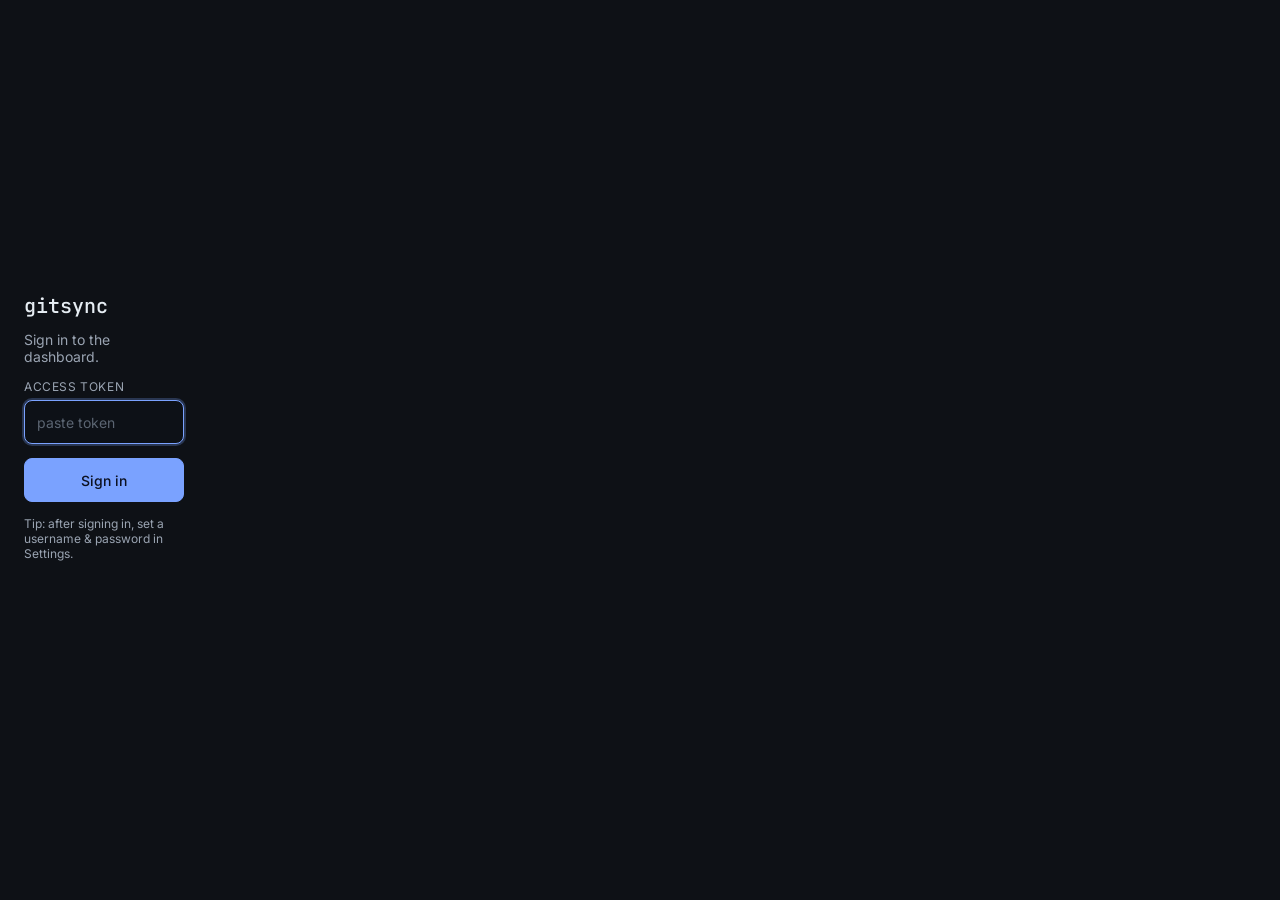
==== gitsync/webui/history.html @ 8d373f04 "Add web UI (gitsync web) and a Docker image Everything the TUI does, now from a browser on :7765, pl" ====
<!doctype html>
<html lang="en">
<head>
  <meta charset="utf-8">
  <meta name="viewport" content="width=device-width, initial-scale=1">
  <title>gitsync · History</title>
  <link rel="stylesheet" href="https://fonts.googleapis.com/css2?family=Inter:wght@400;500;600&family=JetBrains+Mono:wght@400;500&display=swap">
  <link rel="stylesheet" href="style.css">
</head>
<body data-page="history">
  <div class="app" id="app"></div>
  <script src="app.js"></script>
  <script src="pages/history.js"></script>
</body>
</html>
---- gitsync/webui/style.css ----
/* gitsync web UI — dark, terminal-flavoured.
   Base (vars, layout, components) is taken verbatim from the design
   reference so the two never drift; the "extended" section below adds
   forms, tables, state messages and viewers in the same language. */
:root{
  --bg:#0e1116; --side:#0b0e13; --panel:#161b22; --line:#262d37; --line2:#2f3947;
  --text:#e6edf3; --muted:#9aa4b2; --nav:#aab4c2; --accent:#7aa2ff;
  --ok:#4ade80; --bad:#f87171; --warn:#fbbf24;
  --sans:Inter,system-ui,sans-serif; --mono:"JetBrains Mono",ui-monospace,monospace;
}
*{box-sizing:border-box}
body{margin:0}
.app{display:grid;grid-template-columns:208px 1fr;min-height:100vh;background:var(--bg);color:var(--text);font:14px var(--sans)}

/* sidebar */
.side{border-right:1px solid var(--line);padding:20px 12px;display:flex;flex-direction:column;gap:4px;background:var(--side)}
.logo{font:500 16px var(--mono);padding:0 10px 16px}
.nav{display:block;padding:9px 10px;min-height:40px;border-radius:8px;color:var(--nav);text-decoration:none}
.nav:hover{background:#141a24}
.nav.on{background:#1b2230;color:#fff}

/* layout */
.main{padding:24px 28px;display:flex;flex-direction:column;gap:20px;min-width:0}
.bar{display:flex;justify-content:space-between;align-items:center;gap:12px;flex-wrap:wrap}
.actions{display:flex;gap:10px;flex-wrap:wrap}
h1{margin:0;font-size:22px;font-weight:600}
.sub{margin-top:4px}
.grid{display:grid;gap:16px;grid-template-columns:repeat(auto-fit,minmax(240px,1fr))}

/* components */
.btn{min-height:44px;padding:0 18px;border-radius:8px;border:1px solid var(--line2);background:var(--panel);color:var(--text);font:500 14px var(--sans);cursor:pointer}
.btn:hover{border-color:var(--accent)}
.btn:focus-visible{outline:2px solid var(--accent);outline-offset:2px}
.btn.primary{background:var(--accent);border-color:var(--accent);color:#0b1020}
.btn.danger{border-color:#7f2d2d;color:#fca5a5}
.btn.danger:hover{border-color:var(--bad)}
.btn.sm{min-height:34px;padding:0 12px;font-size:13px}
.btn:disabled{opacity:.5;cursor:not-allowed}
.card{background:var(--panel);border:1px solid var(--line);border-radius:12px;padding:16px;min-width:0}
.label{font-size:12px;color:var(--muted);text-transform:uppercase;letter-spacing:.06em;margin:0 0 10px}
.chip{display:inline-block;padding:3px 9px;margin:0 6px 6px 0;border:1px solid var(--line2);border-radius:99px;font-size:12px;color:#cbd5e1}
.chip.paused{border-style:dashed;border-color:#6b5a1f;color:var(--warn)}
.row{display:flex;justify-content:space-between;gap:12px;align-items:center}
.stack{display:flex;flex-direction:column;gap:10px}
.dot{display:inline-block;width:8px;height:8px;margin-right:8px;border-radius:50%;background:var(--ok);flex:none}
.dot.bad{background:var(--bad)}
.dot.warn{background:var(--warn)}
.dot.off{background:var(--muted)}
.progress{height:8px;border-radius:99px;background:var(--line);overflow:hidden}
.progress>span{display:block;height:100%;background:var(--accent);transition:width .2s}
.big{font-size:28px;font-weight:600}
.spark{margin-top:14px;letter-spacing:2px;color:var(--accent)}
.log{line-height:1.8;overflow-x:auto;white-space:nowrap}
.route-title{font-weight:600;font-size:16px}
.flow{display:flex;flex-wrap:wrap;gap:10px;align-items:center;margin-top:14px}

/* text helpers */
.mono{font-family:var(--mono);font-size:12.5px}
.ok{color:var(--ok)} .bad{color:var(--bad)} .warn{color:var(--warn)} .muted{color:var(--muted)}
a{color:var(--accent)}

/* phone width: sidebar becomes a scrolling tab strip */
@media (max-width:720px){
  .app{grid-template-columns:1fr}
  .side{flex-direction:row;overflow-x:auto;border-right:0;border-bottom:1px solid var(--line)}
  .logo{display:none}
  .nav{white-space:nowrap}
  .main{padding:16px}
}

/* ---------------------------------------------------------------- extended */

/* forms */
.field{display:flex;flex-direction:column;gap:6px;margin-bottom:14px}
.field>label{font-size:12px;color:var(--muted);text-transform:uppercase;letter-spacing:.05em}
.field .hint{font-size:12px;color:var(--muted)}
input[type=text],input[type=password],input[type=number],select,textarea{
  width:100%;min-height:44px;padding:0 12px;border-radius:8px;
  border:1px solid var(--line2);background:#0d1117;color:var(--text);
  font:14px var(--sans)}
textarea{min-height:80px;padding:10px 12px;resize:vertical;font-family:var(--mono);font-size:12.5px}
input:focus,select:focus,textarea:focus{outline:none;border-color:var(--accent);box-shadow:0 0 0 2px rgba(122,162,255,.25)}
input::placeholder{color:#5b6572}
.check{display:flex;align-items:center;gap:10px;min-height:44px}
.check input{width:18px;height:18px;accent-color:var(--accent)}
.form-grid{display:grid;gap:0 16px;grid-template-columns:1fr 1fr}
@media (max-width:720px){.form-grid{grid-template-columns:1fr}}

/* tables */
table{width:100%;border-collapse:collapse}
th,td{text-align:left;padding:10px 8px;border-bottom:1px solid var(--line);vertical-align:middle}
th{font-size:12px;color:var(--muted);text-transform:uppercase;letter-spacing:.05em;font-weight:500}
tr:last-child td{border-bottom:0}
td .mono{color:#cbd5e1}

/* badges */
.badge{display:inline-block;padding:2px 8px;border-radius:6px;font-size:12px;font-weight:500;border:1px solid var(--line2)}
.badge.ok{color:var(--ok);border-color:#24513a}
.badge.bad{color:var(--bad);border-color:#6b2b2b}
.badge.warn{color:var(--warn);border-color:#6b5a1f}
.badge.muted{color:var(--muted)}

/* state messages */
.state{padding:24px;text-align:center;color:var(--muted)}
.state.error{color:var(--bad)}
.empty{color:var(--muted);font-style:italic}
.spinner{display:inline-block;width:16px;height:16px;border:2px solid var(--line2);border-top-color:var(--accent);border-radius:50%;animation:spin .8s linear infinite;vertical-align:-3px;margin-right:8px}
@keyframes spin{to{transform:rotate(360deg)}}

/* toast */
#toast{position:fixed;left:50%;bottom:24px;transform:translateX(-50%);display:flex;flex-direction:column;gap:8px;z-index:50;pointer-events:none}
.toast{background:#1b2230;border:1px solid var(--line2);border-radius:10px;padding:10px 16px;font-size:13px;box-shadow:0 8px 24px rgba(0,0,0,.4);max-width:80vw}
.toast.ok{border-color:#24513a} .toast.bad{border-color:#6b2b2b} .toast.warn{border-color:#6b5a1f}

/* login gate */
.login-wrap{min-height:100vh;display:flex;align-items:center;justify-content:center;padding:24px}
.login{width:100%;max-width:380px}
.login .logo{font:500 20px var(--mono);padding:0 0 8px}

/* job / log viewer */
.viewer{background:#0d1117;border:1px solid var(--line);border-radius:10px;padding:12px;font-family:var(--mono);font-size:12.5px;line-height:1.7;max-height:60vh;overflow:auto;white-space:pre-wrap;word-break:break-word}
.viewer .l-ok{color:var(--ok)} .viewer .l-bad{color:var(--bad)} .viewer .l-warn{color:var(--warn)} .viewer .l-head{color:var(--text);font-weight:600}
.kv{display:grid;grid-template-columns:max-content 1fr;gap:6px 16px}
.kv dt{color:var(--muted)} .kv dd{margin:0}
.inline{display:flex;gap:10px;align-items:center;flex-wrap:wrap}
.grow{flex:1;min-width:0}
.nowrap{white-space:nowrap}
.mt{margin-top:14px} .mb{margin-bottom:14px}
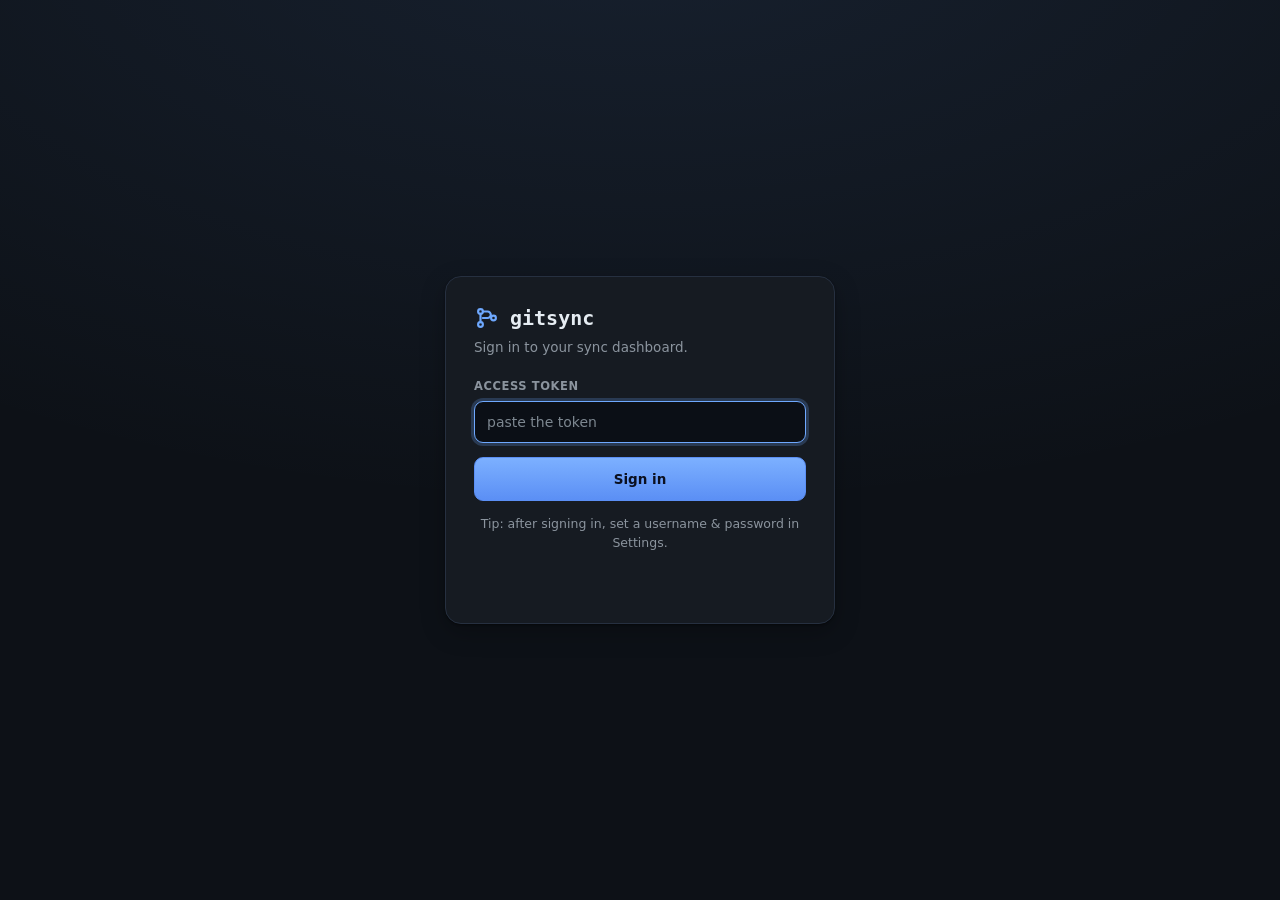
==== commit e70a29bb: "Review pass: fix every web-UI finding, harden, and 10/10 the UX (1.10.0) A fleet of reviewers (corre" ====
--- a/gitsync/webui/history.html
+++ b/gitsync/webui/history.html
@@ -4,7 +4,6 @@
   <meta charset="utf-8">
   <meta name="viewport" content="width=device-width, initial-scale=1">
   <title>gitsync · History</title>
-  <link rel="stylesheet" href="https://fonts.googleapis.com/css2?family=Inter:wght@400;500;600&family=JetBrains+Mono:wght@400;500&display=swap">
   <link rel="stylesheet" href="style.css">
 </head>
 <body data-page="history">
--- a/gitsync/webui/style.css
+++ b/gitsync/webui/style.css
@@ -1,128 +1,195 @@
-/* gitsync web UI — dark, terminal-flavoured.
-   Base (vars, layout, components) is taken verbatim from the design
-   reference so the two never drift; the "extended" section below adds
-   forms, tables, state messages and viewers in the same language. */
+/* gitsync web UI — polished dark theme.
+   Keeps the design reference's variable + class names (so page renderers
+   keep working) and elevates everything: a real app shell (icon sidebar +
+   sticky top bar), refined cards/tables/forms, skeleton loaders, toasts. */
 :root{
-  --bg:#0e1116; --side:#0b0e13; --panel:#161b22; --line:#262d37; --line2:#2f3947;
-  --text:#e6edf3; --muted:#9aa4b2; --nav:#aab4c2; --accent:#7aa2ff;
-  --ok:#4ade80; --bad:#f87171; --warn:#fbbf24;
-  --sans:Inter,system-ui,sans-serif; --mono:"JetBrains Mono",ui-monospace,monospace;
+  --bg:#0d1117; --side:#010409; --panel:#161b22; --panel2:#1b2230; --hover:#1f2632;
+  --line:#263040; --line2:#333f4f;
+  --text:#e6edf3; --muted:#8b949e; --nav:#c9d1d9;
+  --accent:#6ea8fe; --accent-strong:#4f8ff7; --accent-ink:#0b1020;
+  --ok:#3fb950; --bad:#f85149; --warn:#d29922;
+  --sans:Inter,system-ui,-apple-system,Segoe UI,Roboto,sans-serif;
+  --mono:"JetBrains Mono",ui-monospace,SFMono-Regular,Menlo,monospace;
+  --shadow:0 1px 2px rgba(0,0,0,.4),0 8px 24px rgba(0,0,0,.25);
+  --radius:12px;
 }
 *{box-sizing:border-box}
-body{margin:0}
-.app{display:grid;grid-template-columns:208px 1fr;min-height:100vh;background:var(--bg);color:var(--text);font:14px var(--sans)}
+html,body{margin:0;padding:0}
+body{background:var(--bg);color:var(--text);font:14px/1.5 var(--sans);-webkit-font-smoothing:antialiased}
+a{color:var(--accent);text-decoration:none}
+a:hover{text-decoration:underline}
+
+/* ---------------------------------------------------------- app shell */
+.shell{display:grid;grid-template-columns:232px 1fr;min-height:100vh}
+.content{display:flex;flex-direction:column;min-width:0;min-height:100vh}
 
 /* sidebar */
-.side{border-right:1px solid var(--line);padding:20px 12px;display:flex;flex-direction:column;gap:4px;background:var(--side)}
-.logo{font:500 16px var(--mono);padding:0 10px 16px}
-.nav{display:block;padding:9px 10px;min-height:40px;border-radius:8px;color:var(--nav);text-decoration:none}
-.nav:hover{background:#141a24}
-.nav.on{background:#1b2230;color:#fff}
+.side{border-right:1px solid var(--line);padding:16px 12px;display:flex;flex-direction:column;gap:2px;background:var(--side);position:sticky;top:0;height:100vh;overflow-y:auto}
+.logo{font:600 17px var(--mono);padding:6px 10px 14px;display:flex;align-items:center;gap:9px;color:var(--text)}
+.logo .mark{width:22px;height:22px;color:var(--accent)}
+.nav{display:flex;align-items:center;gap:11px;padding:9px 10px;min-height:44px;border-radius:9px;color:var(--nav);font-weight:500;position:relative}
+.nav:hover{background:var(--hover);text-decoration:none}
+.nav svg{width:18px;height:18px;flex:none;opacity:.9}
+.nav.on{background:linear-gradient(90deg,rgba(110,168,254,.16),rgba(110,168,254,.04));color:#fff}
+.nav.on::before{content:"";position:absolute;left:0;top:8px;bottom:8px;width:3px;border-radius:0 3px 3px 0;background:var(--accent)}
+.nav.on svg{color:var(--accent);opacity:1}
+.side .foot{margin-top:auto;padding-top:14px;border-top:1px solid var(--line);display:flex;flex-direction:column;gap:2px}
+.side .foot .meta{font:500 11px var(--mono);color:var(--muted);padding:4px 10px 8px}
 
-/* layout */
-.main{padding:24px 28px;display:flex;flex-direction:column;gap:20px;min-width:0}
-.bar{display:flex;justify-content:space-between;align-items:center;gap:12px;flex-wrap:wrap}
-.actions{display:flex;gap:10px;flex-wrap:wrap}
-h1{margin:0;font-size:22px;font-weight:600}
-.sub{margin-top:4px}
-.grid{display:grid;gap:16px;grid-template-columns:repeat(auto-fit,minmax(240px,1fr))}
+/* top bar */
+.top{position:sticky;top:0;z-index:30;display:flex;align-items:center;gap:12px;padding:10px 22px;background:rgba(13,17,23,.82);backdrop-filter:blur(10px);border-bottom:1px solid var(--line)}
+.top .brand{font:600 15px var(--mono);display:flex;align-items:center;gap:8px;color:var(--text)}
+.top .brand svg{width:20px;height:20px;color:var(--accent)}
+.top .spacer{flex:1}
+.status{display:inline-flex;align-items:center;gap:8px;padding:5px 12px;border-radius:99px;background:var(--panel);border:1px solid var(--line);font-size:12.5px;color:var(--muted);white-space:nowrap}
+.status .pip{width:8px;height:8px;border-radius:50%;background:var(--muted);flex:none}
+.status.live .pip{background:var(--accent);box-shadow:0 0 0 0 rgba(110,168,254,.6);animation:pulse 1.4s infinite}
+.status.live{color:var(--text)}
+.status.ok .pip{background:var(--ok)}
+@keyframes pulse{70%{box-shadow:0 0 0 7px rgba(110,168,254,0)}100%{box-shadow:0 0 0 0 rgba(110,168,254,0)}}
+.topbar-progress{position:absolute;left:0;bottom:-1px;height:2px;width:0;background:linear-gradient(90deg,var(--accent),var(--accent-strong));transition:width .25s ease;z-index:31}
 
-/* components */
-.btn{min-height:44px;padding:0 18px;border-radius:8px;border:1px solid var(--line2);background:var(--panel);color:var(--text);font:500 14px var(--sans);cursor:pointer}
-.btn:hover{border-color:var(--accent)}
+/* main */
+.main{padding:24px 28px 48px;display:flex;flex-direction:column;gap:20px;min-width:0;flex:1}
+
+/* page header */
+.bar{display:flex;justify-content:space-between;align-items:flex-end;gap:14px;flex-wrap:wrap}
+.bar h1{margin:0;font-size:24px;font-weight:650;letter-spacing:-.01em}
+.bar .sub{margin-top:4px;color:var(--muted);font-size:13.5px}
+.actions{display:flex;gap:10px;flex-wrap:wrap;align-items:center}
+
+/* ---------------------------------------------------------- components */
+.btn{display:inline-flex;align-items:center;justify-content:center;gap:7px;min-height:44px;padding:0 16px;border-radius:9px;border:1px solid var(--line2);background:var(--panel);color:var(--text);font:550 13.5px var(--sans);cursor:pointer;transition:border-color .15s,background .15s,transform .05s;white-space:nowrap}
+.btn:hover{border-color:var(--accent);background:var(--hover)}
+.btn:active{transform:translateY(1px)}
 .btn:focus-visible{outline:2px solid var(--accent);outline-offset:2px}
-.btn.primary{background:var(--accent);border-color:var(--accent);color:#0b1020}
-.btn.danger{border-color:#7f2d2d;color:#fca5a5}
-.btn.danger:hover{border-color:var(--bad)}
-.btn.sm{min-height:34px;padding:0 12px;font-size:13px}
+.btn svg{width:16px;height:16px}
+.btn.primary{background:linear-gradient(180deg,#7cb0ff,#5b8ff5);border-color:#5b8ff5;color:var(--accent-ink);font-weight:650}
+.btn.primary:hover{filter:brightness(1.06)}
+.btn.danger{border-color:#5d2b2b;color:#ffb3b0}
+.btn.danger:hover{border-color:var(--bad);background:rgba(248,81,73,.08)}
+.btn.ghost{background:transparent}
+.btn.sm{min-height:40px;padding:0 12px;font-size:12.5px;border-radius:8px}
+.btn.icon{padding:0;width:40px;min-height:40px}
 .btn:disabled{opacity:.5;cursor:not-allowed}
-.card{background:var(--panel);border:1px solid var(--line);border-radius:12px;padding:16px;min-width:0}
-.label{font-size:12px;color:var(--muted);text-transform:uppercase;letter-spacing:.06em;margin:0 0 10px}
-.chip{display:inline-block;padding:3px 9px;margin:0 6px 6px 0;border:1px solid var(--line2);border-radius:99px;font-size:12px;color:#cbd5e1}
+
+.card{background:var(--panel);border:1px solid var(--line);border-radius:var(--radius);padding:18px;min-width:0;box-shadow:var(--shadow)}
+.card .card-head{display:flex;align-items:center;justify-content:space-between;gap:12px;margin-bottom:14px}
+.label{font-size:11.5px;color:var(--muted);text-transform:uppercase;letter-spacing:.07em;margin:0 0 10px;font-weight:600}
+.chip{display:inline-flex;align-items:center;gap:5px;padding:3px 10px;margin:0 6px 6px 0;border:1px solid var(--line2);border-radius:99px;font-size:12px;color:#cbd5e1;background:var(--panel2)}
 .chip.paused{border-style:dashed;border-color:#6b5a1f;color:var(--warn)}
 .row{display:flex;justify-content:space-between;gap:12px;align-items:center}
-.stack{display:flex;flex-direction:column;gap:10px}
-.dot{display:inline-block;width:8px;height:8px;margin-right:8px;border-radius:50%;background:var(--ok);flex:none}
-.dot.bad{background:var(--bad)}
-.dot.warn{background:var(--warn)}
-.dot.off{background:var(--muted)}
+.stack{display:flex;flex-direction:column;gap:12px}
+.dot{display:inline-block;width:9px;height:9px;margin-right:9px;border-radius:50%;background:var(--ok);flex:none;box-shadow:0 0 6px rgba(63,185,80,.5)}
+.dot.bad{background:var(--bad);box-shadow:0 0 6px rgba(248,81,73,.5)}
+.dot.warn{background:var(--warn);box-shadow:0 0 6px rgba(210,153,34,.5)}
+.dot.off{background:var(--muted);box-shadow:none}
 .progress{height:8px;border-radius:99px;background:var(--line);overflow:hidden}
-.progress>span{display:block;height:100%;background:var(--accent);transition:width .2s}
-.big{font-size:28px;font-weight:600}
-.spark{margin-top:14px;letter-spacing:2px;color:var(--accent)}
-.log{line-height:1.8;overflow-x:auto;white-space:nowrap}
+.progress>span{display:block;height:100%;background:linear-gradient(90deg,var(--accent),var(--accent-strong));transition:width .25s ease}
+.big{font-size:30px;font-weight:650;letter-spacing:-.02em}
+.spark{margin-top:14px;letter-spacing:2px;color:var(--accent);font-family:var(--mono)}
+.log{line-height:1.85;overflow-x:auto;white-space:nowrap;font-family:var(--mono);font-size:12.5px}
 .route-title{font-weight:600;font-size:16px}
-.flow{display:flex;flex-wrap:wrap;gap:10px;align-items:center;margin-top:14px}
+.flow{display:flex;flex-wrap:wrap;gap:8px;align-items:center;margin-top:12px}
+.grid{display:grid;gap:16px;grid-template-columns:repeat(auto-fit,minmax(250px,1fr))}
 
 /* text helpers */
 .mono{font-family:var(--mono);font-size:12.5px}
 .ok{color:var(--ok)} .bad{color:var(--bad)} .warn{color:var(--warn)} .muted{color:var(--muted)}
-a{color:var(--accent)}
+.nowrap{white-space:nowrap}
+.mt{margin-top:14px} .mb{margin-bottom:14px}
+.grow{flex:1;min-width:0}
 
-/* phone width: sidebar becomes a scrolling tab strip */
-@media (max-width:720px){
-  .app{grid-template-columns:1fr}
-  .side{flex-direction:row;overflow-x:auto;border-right:0;border-bottom:1px solid var(--line)}
-  .logo{display:none}
-  .nav{white-space:nowrap}
-  .main{padding:16px}
-}
+/* ---------------------------------------------------------- forms */
+.field{display:flex;flex-direction:column;gap:6px;margin-bottom:14px}
+.field>label{font-size:11.5px;color:var(--muted);text-transform:uppercase;letter-spacing:.05em;font-weight:600}
+.field .hint{font-size:12px;color:var(--muted)}
+input[type=text],input[type=password],input[type=number],select,textarea{width:100%;min-height:42px;padding:0 12px;border-radius:9px;border:1px solid var(--line2);background:#0b0f16;color:var(--text);font:14px var(--sans);transition:border-color .15s,box-shadow .15s}
+textarea{min-height:88px;padding:10px 12px;resize:vertical;font-family:var(--mono);font-size:12.5px}
+input:focus,select:focus,textarea:focus{outline:none;border-color:var(--accent);box-shadow:0 0 0 3px rgba(110,168,254,.22)}
+input::placeholder{color:#7d8790}
+select{appearance:none;background-image:url("data:image/svg+xml;utf8,<svg xmlns='http://www.w3.org/2000/svg' width='12' height='12' viewBox='0 0 24 24' fill='none' stroke='%238b949e' stroke-width='2.5'><path d='M6 9l6 6 6-6'/></svg>");background-repeat:no-repeat;background-position:right 12px center;padding-right:34px}
+.check{display:flex;align-items:center;gap:10px;min-height:42px;cursor:pointer}
+.check input{width:17px;height:17px;accent-color:var(--accent);flex:none}
+.form-grid{display:grid;gap:0 18px;grid-template-columns:1fr 1fr}
 
-/* ---------------------------------------------------------------- extended */
-
-/* forms */
-.field{display:flex;flex-direction:column;gap:6px;margin-bottom:14px}
-.field>label{font-size:12px;color:var(--muted);text-transform:uppercase;letter-spacing:.05em}
-.field .hint{font-size:12px;color:var(--muted)}
-input[type=text],input[type=password],input[type=number],select,textarea{
-  width:100%;min-height:44px;padding:0 12px;border-radius:8px;
-  border:1px solid var(--line2);background:#0d1117;color:var(--text);
-  font:14px var(--sans)}
-textarea{min-height:80px;padding:10px 12px;resize:vertical;font-family:var(--mono);font-size:12.5px}
-input:focus,select:focus,textarea:focus{outline:none;border-color:var(--accent);box-shadow:0 0 0 2px rgba(122,162,255,.25)}
-input::placeholder{color:#5b6572}
-.check{display:flex;align-items:center;gap:10px;min-height:44px}
-.check input{width:18px;height:18px;accent-color:var(--accent)}
-.form-grid{display:grid;gap:0 16px;grid-template-columns:1fr 1fr}
-@media (max-width:720px){.form-grid{grid-template-columns:1fr}}
-
-/* tables */
+/* ---------------------------------------------------------- tables */
 table{width:100%;border-collapse:collapse}
-th,td{text-align:left;padding:10px 8px;border-bottom:1px solid var(--line);vertical-align:middle}
-th{font-size:12px;color:var(--muted);text-transform:uppercase;letter-spacing:.05em;font-weight:500}
+th,td{text-align:left;padding:11px 10px;border-bottom:1px solid var(--line);vertical-align:middle}
+th{font-size:11.5px;color:var(--muted);text-transform:uppercase;letter-spacing:.05em;font-weight:600}
+tbody tr{transition:background .12s}
+tbody tr:hover{background:var(--hover)}
 tr:last-child td{border-bottom:0}
 td .mono{color:#cbd5e1}
 
-/* badges */
-.badge{display:inline-block;padding:2px 8px;border-radius:6px;font-size:12px;font-weight:500;border:1px solid var(--line2)}
-.badge.ok{color:var(--ok);border-color:#24513a}
-.badge.bad{color:var(--bad);border-color:#6b2b2b}
-.badge.warn{color:var(--warn);border-color:#6b5a1f}
+/* ---------------------------------------------------------- badges */
+.badge{display:inline-flex;align-items:center;gap:5px;padding:2px 9px;border-radius:7px;font-size:12px;font-weight:600;border:1px solid var(--line2);background:var(--panel2)}
+.badge.ok{color:var(--ok);border-color:#24513a;background:rgba(63,185,80,.08)}
+.badge.bad{color:var(--bad);border-color:#5d2b2b;background:rgba(248,81,73,.08)}
+.badge.warn{color:var(--warn);border-color:#5d4a1f;background:rgba(210,153,34,.08)}
 .badge.muted{color:var(--muted)}
 
-/* state messages */
-.state{padding:24px;text-align:center;color:var(--muted)}
+/* ---------------------------------------------------------- states */
+.state{padding:28px;text-align:center;color:var(--muted)}
 .state.error{color:var(--bad)}
 .empty{color:var(--muted);font-style:italic}
-.spinner{display:inline-block;width:16px;height:16px;border:2px solid var(--line2);border-top-color:var(--accent);border-radius:50%;animation:spin .8s linear infinite;vertical-align:-3px;margin-right:8px}
+.empty-state{text-align:center;padding:36px 20px;color:var(--muted)}
+.empty-state svg{width:40px;height:40px;margin-bottom:12px;opacity:.5}
+.empty-state .t{font-weight:600;color:var(--text);margin-bottom:4px}
+.spinner{display:inline-block;width:16px;height:16px;border:2px solid var(--line2);border-top-color:var(--accent);border-radius:50%;animation:spin .7s linear infinite;vertical-align:-3px;margin-right:8px}
 @keyframes spin{to{transform:rotate(360deg)}}
 
-/* toast */
-#toast{position:fixed;left:50%;bottom:24px;transform:translateX(-50%);display:flex;flex-direction:column;gap:8px;z-index:50;pointer-events:none}
-.toast{background:#1b2230;border:1px solid var(--line2);border-radius:10px;padding:10px 16px;font-size:13px;box-shadow:0 8px 24px rgba(0,0,0,.4);max-width:80vw}
-.toast.ok{border-color:#24513a} .toast.bad{border-color:#6b2b2b} .toast.warn{border-color:#6b5a1f}
+/* skeleton loaders */
+.skel{background:linear-gradient(90deg,var(--panel2) 25%,var(--line) 37%,var(--panel2) 63%);background-size:400% 100%;animation:shimmer 1.4s ease infinite;border-radius:6px;height:12px}
+.skel.w40{width:40%} .skel.w60{width:60%} .skel.w80{width:80%} .skel.title{height:18px;width:50%;margin-bottom:14px}
+.skel-row{height:14px;margin-bottom:10px}
+@keyframes shimmer{0%{background-position:100% 50%}100%{background-position:0 50%}}
+.skel-card{padding:18px}
 
-/* login gate */
-.login-wrap{min-height:100vh;display:flex;align-items:center;justify-content:center;padding:24px}
-.login{width:100%;max-width:380px}
-.login .logo{font:500 20px var(--mono);padding:0 0 8px}
-
-/* job / log viewer */
-.viewer{background:#0d1117;border:1px solid var(--line);border-radius:10px;padding:12px;font-family:var(--mono);font-size:12.5px;line-height:1.7;max-height:60vh;overflow:auto;white-space:pre-wrap;word-break:break-word}
+/* ---------------------------------------------------------- viewers */
+.viewer{background:#0b0f16;border:1px solid var(--line);border-radius:10px;padding:14px;font-family:var(--mono);font-size:12.5px;line-height:1.75;max-height:60vh;overflow:auto;white-space:pre-wrap;word-break:break-word}
 .viewer .l-ok{color:var(--ok)} .viewer .l-bad{color:var(--bad)} .viewer .l-warn{color:var(--warn)} .viewer .l-head{color:var(--text);font-weight:600}
-.kv{display:grid;grid-template-columns:max-content 1fr;gap:6px 16px}
+.kv{display:grid;grid-template-columns:max-content 1fr;gap:7px 18px}
 .kv dt{color:var(--muted)} .kv dd{margin:0}
 .inline{display:flex;gap:10px;align-items:center;flex-wrap:wrap}
-.grow{flex:1;min-width:0}
-.nowrap{white-space:nowrap}
-.mt{margin-top:14px} .mb{margin-bottom:14px}
+
+/* ---------------------------------------------------------- toasts */
+#toast{position:fixed;top:16px;right:16px;display:flex;flex-direction:column;gap:10px;z-index:100;pointer-events:none;max-width:min(360px,90vw)}
+.toast{display:flex;align-items:center;gap:10px;background:var(--panel2);border:1px solid var(--line2);border-left-width:3px;border-radius:10px;padding:11px 15px;font-size:13px;box-shadow:var(--shadow);animation:toastin .25s ease}
+.toast.ok{border-left-color:var(--ok)} .toast.bad{border-left-color:var(--bad)} .toast.warn{border-left-color:var(--warn)}
+.toast svg{width:17px;height:17px;flex:none}
+.toast.ok svg{color:var(--ok)} .toast.bad svg{color:var(--bad)} .toast.warn svg{color:var(--warn)}
+@keyframes toastin{from{opacity:0;transform:translateX(20px)}to{opacity:1;transform:none}}
+
+/* ---------------------------------------------------------- login */
+.login-wrap{min-height:100vh;display:flex;align-items:center;justify-content:center;padding:24px;background:radial-gradient(1200px 600px at 50% -10%,rgba(110,168,254,.10),transparent)}
+.login{width:100%;max-width:390px;background:var(--panel);border:1px solid var(--line);border-radius:16px;padding:28px;box-shadow:var(--shadow)}
+.login .logo{font:600 20px var(--mono);padding:0 0 6px;display:flex;align-items:center;gap:10px}
+.login .logo .mark{width:26px;height:26px;color:var(--accent)}
+.login .lead{color:var(--muted);font-size:13.5px;margin:0 0 20px}
+
+/* ---------------------------------------------------------- responsive */
+@media (max-width:860px){
+  .shell{grid-template-columns:1fr}
+  .side{position:static;height:auto;flex-direction:row;overflow-x:auto;border-right:0;border-bottom:1px solid var(--line);padding:8px 10px;gap:4px}
+  .side .logo,.side .foot{display:none}
+  .nav{white-space:nowrap;min-height:40px}
+  .nav.on::before{display:none}
+  .main{padding:16px}
+  .top{padding:9px 14px}
+  .top .status{font-size:11.5px;padding:4px 9px;max-width:42vw;overflow:hidden;text-overflow:ellipsis}
+  .form-grid{grid-template-columns:1fr}
+}
+
+/* skip link + skip target */
+.skip{position:absolute;left:-9999px;top:0;z-index:200;background:var(--accent);color:var(--accent-ink);padding:10px 16px;border-radius:0 0 8px 0;font-weight:600}
+.skip:focus{left:0}
+#main:focus{outline:none}
+
+/* respect reduced-motion: stop the infinite pip/shimmer animations */
+@media (prefers-reduced-motion: reduce){
+  .status.live .pip{animation:none}
+  .skel{animation:none}
+  .toast{animation:none}
+  .btn,.progress>span{transition:none}
+}
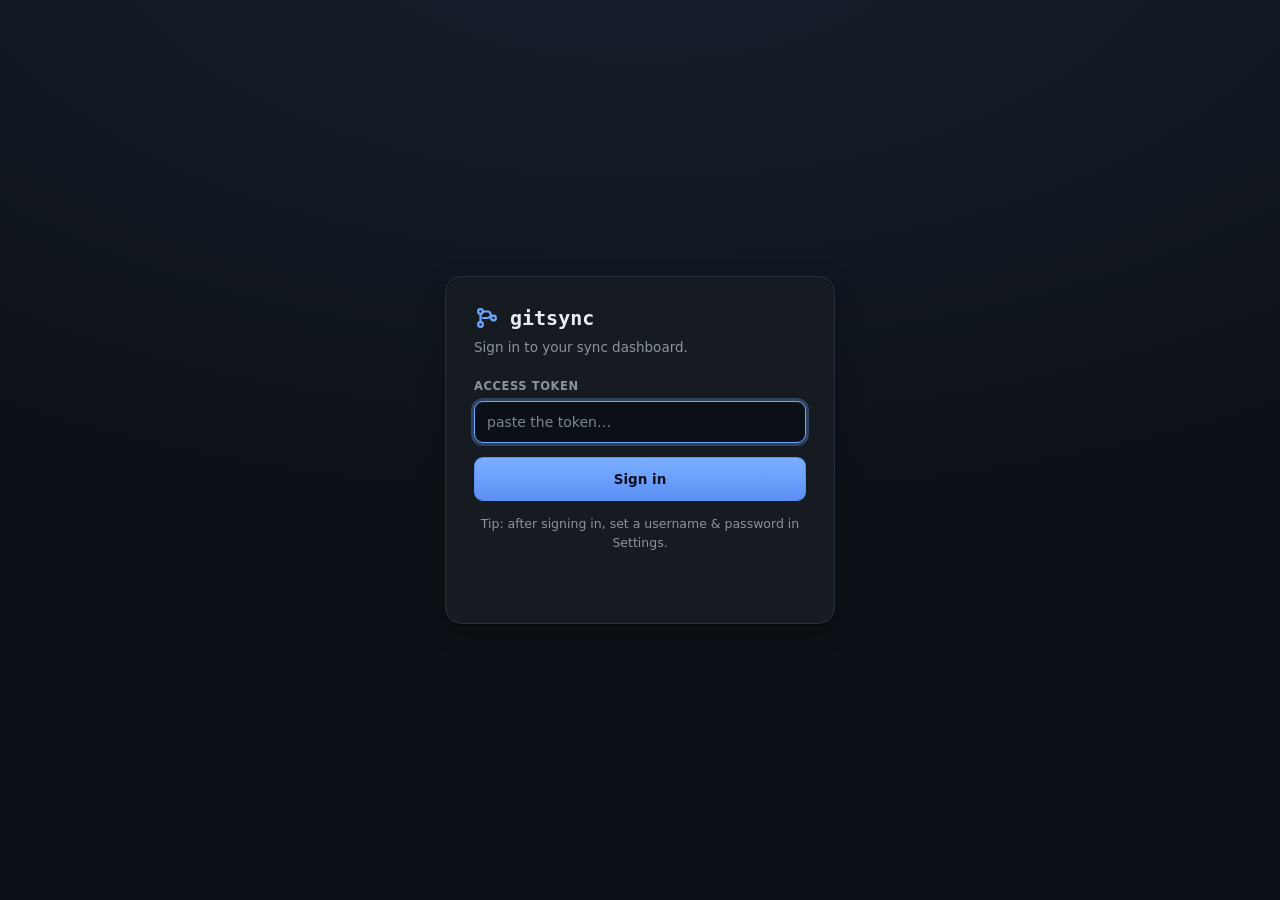
==== commit 88510e9f: "Align Web UI with Web Interface Guidelines and polish UX to 10/10 (1.9.8) Comprehensive design, a11y" ====
--- a/gitsync/webui/history.html
+++ b/gitsync/webui/history.html
@@ -1,8 +1,10 @@
 <!doctype html>
-<html lang="en">
+<html lang="en" style="color-scheme: dark">
 <head>
   <meta charset="utf-8">
   <meta name="viewport" content="width=device-width, initial-scale=1">
+  <meta name="color-scheme" content="dark">
+  <meta name="theme-color" content="#0d1117">
   <title>gitsync · History</title>
   <link rel="stylesheet" href="style.css">
 </head>
--- a/gitsync/webui/style.css
+++ b/gitsync/webui/style.css
@@ -3,6 +3,7 @@
    keep working) and elevates everything: a real app shell (icon sidebar +
    sticky top bar), refined cards/tables/forms, skeleton loaders, toasts. */
 :root{
+  color-scheme:dark;
   --bg:#0d1117; --side:#010409; --panel:#161b22; --panel2:#1b2230; --hover:#1f2632;
   --line:#263040; --line2:#333f4f;
   --text:#e6edf3; --muted:#8b949e; --nav:#c9d1d9;
@@ -14,7 +15,7 @@
   --radius:12px;
 }
 *{box-sizing:border-box}
-html,body{margin:0;padding:0}
+html,body{margin:0;padding:0;touch-action:manipulation;-webkit-tap-highlight-color:transparent}
 body{background:var(--bg);color:var(--text);font:14px/1.5 var(--sans);-webkit-font-smoothing:antialiased}
 a{color:var(--accent);text-decoration:none}
 a:hover{text-decoration:underline}
@@ -54,7 +55,7 @@
 
 /* page header */
 .bar{display:flex;justify-content:space-between;align-items:flex-end;gap:14px;flex-wrap:wrap}
-.bar h1{margin:0;font-size:24px;font-weight:650;letter-spacing:-.01em}
+.bar h1{margin:0;font-size:24px;font-weight:650;letter-spacing:-.01em;text-wrap:balance}
 .bar .sub{margin-top:4px;color:var(--muted);font-size:13.5px}
 .actions{display:flex;gap:10px;flex-wrap:wrap;align-items:center}
 
@@ -89,12 +90,13 @@
 .big{font-size:30px;font-weight:650;letter-spacing:-.02em}
 .spark{margin-top:14px;letter-spacing:2px;color:var(--accent);font-family:var(--mono)}
 .log{line-height:1.85;overflow-x:auto;white-space:nowrap;font-family:var(--mono);font-size:12.5px}
-.route-title{font-weight:600;font-size:16px}
+.route-title{font-weight:600;font-size:16px;text-wrap:balance}
 .flow{display:flex;flex-wrap:wrap;gap:8px;align-items:center;margin-top:12px}
 .grid{display:grid;gap:16px;grid-template-columns:repeat(auto-fit,minmax(250px,1fr))}
 
 /* text helpers */
-.mono{font-family:var(--mono);font-size:12.5px}
+.mono{font-family:var(--mono);font-size:12.5px;font-variant-numeric:tabular-nums}
+table,.status,.badge,.big,.chip,.kv{font-variant-numeric:tabular-nums}
 .ok{color:var(--ok)} .bad{color:var(--bad)} .warn{color:var(--warn)} .muted{color:var(--muted)}
 .nowrap{white-space:nowrap}
 .mt{margin-top:14px} .mb{margin-bottom:14px}
@@ -106,7 +108,8 @@
 .field .hint{font-size:12px;color:var(--muted)}
 input[type=text],input[type=password],input[type=number],select,textarea{width:100%;min-height:42px;padding:0 12px;border-radius:9px;border:1px solid var(--line2);background:#0b0f16;color:var(--text);font:14px var(--sans);transition:border-color .15s,box-shadow .15s}
 textarea{min-height:88px;padding:10px 12px;resize:vertical;font-family:var(--mono);font-size:12.5px}
-input:focus,select:focus,textarea:focus{outline:none;border-color:var(--accent);box-shadow:0 0 0 3px rgba(110,168,254,.22)}
+input:focus,select:focus,textarea:focus{border-color:var(--accent)}
+input:focus-visible,select:focus-visible,textarea:focus-visible{outline:none;border-color:var(--accent);box-shadow:0 0 0 3px rgba(110,168,254,.28)}
 input::placeholder{color:#7d8790}
 select{appearance:none;background-image:url("data:image/svg+xml;utf8,<svg xmlns='http://www.w3.org/2000/svg' width='12' height='12' viewBox='0 0 24 24' fill='none' stroke='%238b949e' stroke-width='2.5'><path d='M6 9l6 6 6-6'/></svg>");background-repeat:no-repeat;background-position:right 12px center;padding-right:34px}
 .check{display:flex;align-items:center;gap:10px;min-height:42px;cursor:pointer}
@@ -185,11 +188,24 @@
 .skip{position:absolute;left:-9999px;top:0;z-index:200;background:var(--accent);color:var(--accent-ink);padding:10px 16px;border-radius:0 0 8px 0;font-weight:600}
 .skip:focus{left:0}
 #main:focus{outline:none}
+#main:focus-visible{outline:2px solid var(--accent);outline-offset:2px}
+
+/* modal */
+.modal-backdrop{position:fixed;inset:0;background:rgba(0,0,0,.68);backdrop-filter:blur(6px);display:flex;align-items:center;justify-content:center;padding:18px;z-index:150;animation:fadein .15s ease}
+.modal{background:var(--panel);border:1px solid var(--line2);border-radius:14px;box-shadow:var(--shadow),0 20px 48px rgba(0,0,0,.5);width:100%;max-width:440px;overflow:hidden;animation:popin .18s cubic-bezier(.16,1,.3,1)}
+.modal-head{display:flex;align-items:center;justify-content:space-between;gap:12px;padding:16px 20px;border-bottom:1px solid var(--line)}
+.modal-title{font-size:15.5px;font-weight:650;margin:0;color:var(--text);text-wrap:balance}
+.modal-body{padding:18px 20px;color:var(--nav);font-size:13.5px;line-height:1.55}
+.modal-foot{display:flex;align-items:center;justify-content:flex-end;gap:10px;padding:14px 20px;border-top:1px solid var(--line);background:var(--panel2)}
+@keyframes fadein{from{opacity:0}to{opacity:1}}
+@keyframes popin{from{opacity:0;transform:scale(.96)}to{opacity:1;transform:none}}
 
 /* respect reduced-motion: stop the infinite pip/shimmer animations */
 @media (prefers-reduced-motion: reduce){
   .status.live .pip{animation:none}
   .skel{animation:none}
   .toast{animation:none}
+  .spinner{animation:none}
+  .modal-backdrop,.modal{animation:none;transition:none}
   .btn,.progress>span{transition:none}
 }
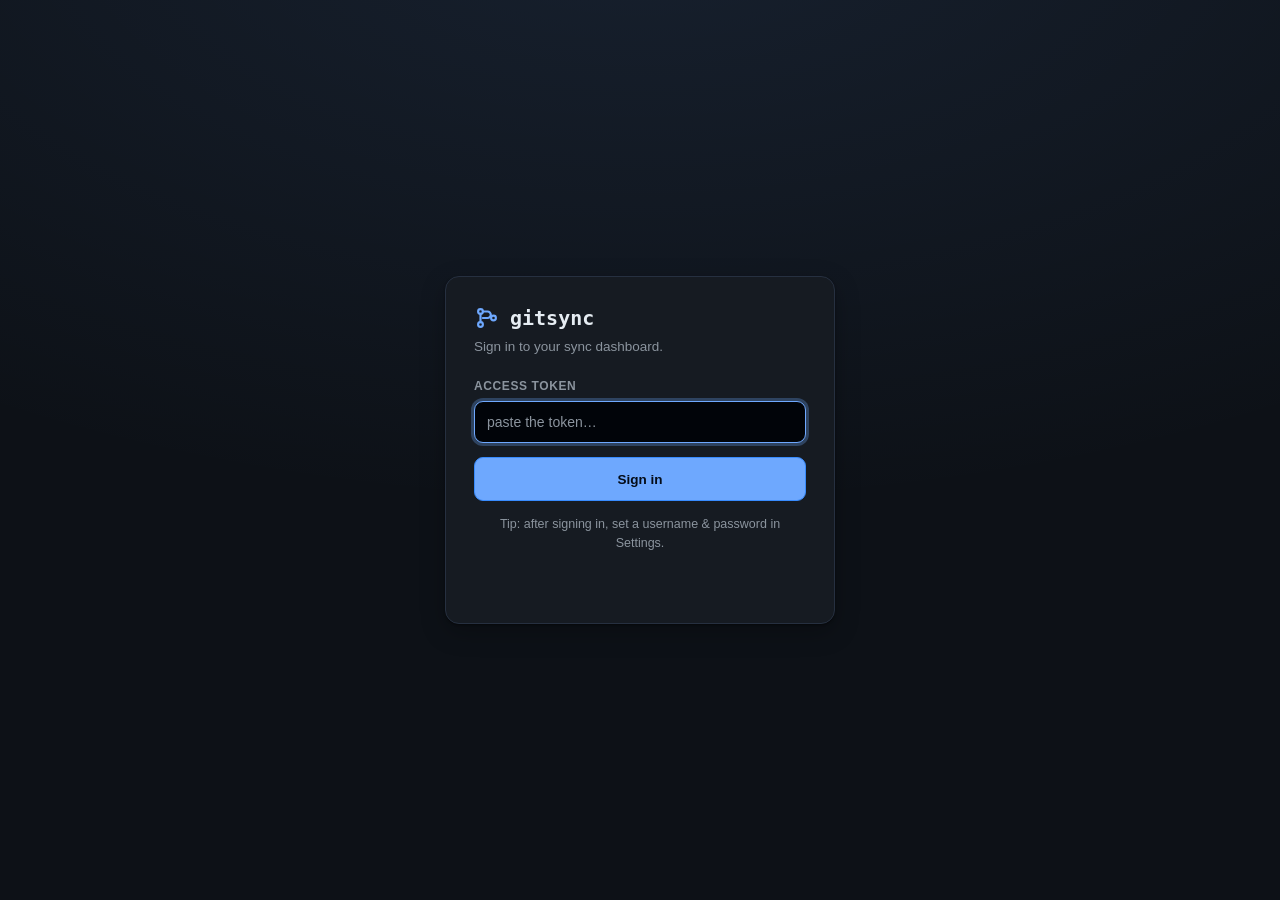
==== commit 4ef9248f: "polish(webui): favicon, dashboard version, card-label and quick-ref layout Found by driving the real" ====
--- a/gitsync/webui/history.html
+++ b/gitsync/webui/history.html
@@ -7,6 +7,7 @@
   <meta name="theme-color" content="#0d1117">
   <title>gitsync · History</title>
   <link rel="stylesheet" href="style.css">
+  <link rel="icon" href="data:image/svg+xml,%3Csvg xmlns='http://www.w3.org/2000/svg' viewBox='0 0 24 24' fill='none' stroke='%236ea8fe' stroke-width='2' stroke-linecap='round'%3E%3Ccircle cx='6' cy='6' r='2.2'/%3E%3Ccircle cx='6' cy='18' r='2.2'/%3E%3Ccircle cx='18' cy='12' r='2.2'/%3E%3Cpath d='M6 8.2v7.6M8.2 6h4.3a3 3 0 0 1 3 3v0a3 3 0 0 1-3 3H8.2'/%3E%3C/svg%3E">
 </head>
 <body data-page="history">
   <div class="app" id="app"></div>
--- a/gitsync/webui/style.css
+++ b/gitsync/webui/style.css
@@ -7,15 +7,24 @@
   --bg:#0d1117; --side:#010409; --panel:#161b22; --panel2:#1b2230; --hover:#1f2632;
   --line:#263040; --line2:#333f4f;
   --text:#e6edf3; --muted:#8b949e; --nav:#c9d1d9;
-  --accent:#6ea8fe; --accent-strong:#4f8ff7; --accent-ink:#0b1020;
+  --accent:#6ea8fe; --accent-strong:#388bfd; --accent-ink:#040c18;
   --ok:#3fb950; --bad:#f85149; --warn:#d29922;
-  --sans:Inter,system-ui,-apple-system,Segoe UI,Roboto,sans-serif;
-  --mono:"JetBrains Mono",ui-monospace,SFMono-Regular,Menlo,monospace;
+  --sans:-apple-system,BlinkMacSystemFont,"Segoe UI",Helvetica,Arial,sans-serif;
+  --mono:ui-monospace,SFMono-Regular,"SF Mono",Menlo,Consolas,monospace;
   --shadow:0 1px 2px rgba(0,0,0,.4),0 8px 24px rgba(0,0,0,.25);
+  --radius-sm:4px;
+  --radius-md:9px;
   --radius:12px;
+  --radius-modal:14px;
+  --radius-pill:99px;
 }
 *{box-sizing:border-box}
-html,body{margin:0;padding:0;touch-action:manipulation;-webkit-tap-highlight-color:transparent}
+::selection{background:rgba(110,168,254,.25);color:var(--text)}
+::-webkit-scrollbar{width:8px;height:8px}
+::-webkit-scrollbar-track{background:var(--bg)}
+::-webkit-scrollbar-thumb{background:var(--line2);border-radius:4px}
+::-webkit-scrollbar-thumb:hover{background:var(--muted)}
+html,body{margin:0;padding:0;touch-action:manipulation;-webkit-tap-highlight-color:transparent;caret-color:var(--accent)}
 body{background:var(--bg);color:var(--text);font:14px/1.5 var(--sans);-webkit-font-smoothing:antialiased}
 a{color:var(--accent);text-decoration:none}
 a:hover{text-decoration:underline}
@@ -31,8 +40,8 @@
 .nav{display:flex;align-items:center;gap:11px;padding:9px 10px;min-height:44px;border-radius:9px;color:var(--nav);font-weight:500;position:relative}
 .nav:hover{background:var(--hover);text-decoration:none}
 .nav svg{width:18px;height:18px;flex:none;opacity:.9}
-.nav.on{background:linear-gradient(90deg,rgba(110,168,254,.16),rgba(110,168,254,.04));color:#fff}
-.nav.on::before{content:"";position:absolute;left:0;top:8px;bottom:8px;width:3px;border-radius:0 3px 3px 0;background:var(--accent)}
+.nav.on{background:linear-gradient(90deg,rgba(110,168,254,.16),rgba(110,168,254,.04));color:var(--text)}
+.nav.on::before{content:"";position:absolute;left:0;top:8px;bottom:8px;width:3px;border-radius:0 var(--radius-sm) var(--radius-sm) 0;background:var(--accent)}
 .nav.on svg{color:var(--accent);opacity:1}
 .side .foot{margin-top:auto;padding-top:14px;border-top:1px solid var(--line);display:flex;flex-direction:column;gap:2px}
 .side .foot .meta{font:500 11px var(--mono);color:var(--muted);padding:4px 10px 8px}
@@ -60,31 +69,52 @@
 .actions{display:flex;gap:10px;flex-wrap:wrap;align-items:center}
 
 /* ---------------------------------------------------------- components */
-.btn{display:inline-flex;align-items:center;justify-content:center;gap:7px;min-height:44px;padding:0 16px;border-radius:9px;border:1px solid var(--line2);background:var(--panel);color:var(--text);font:550 13.5px var(--sans);cursor:pointer;transition:border-color .15s,background .15s,transform .05s;white-space:nowrap}
+.btn{display:inline-flex;align-items:center;justify-content:center;gap:7px;min-height:44px;padding:0 16px;border-radius:var(--radius-md);border:1px solid var(--line2);background:var(--panel);color:var(--text);font:550 13.5px var(--sans);cursor:pointer;transition:border-color .15s,background .15s,transform .05s;white-space:nowrap}
 .btn:hover{border-color:var(--accent);background:var(--hover)}
 .btn:active{transform:translateY(1px)}
 .btn:focus-visible{outline:2px solid var(--accent);outline-offset:2px}
 .btn svg{width:16px;height:16px}
-.btn.primary{background:linear-gradient(180deg,#7cb0ff,#5b8ff5);border-color:#5b8ff5;color:var(--accent-ink);font-weight:650}
-.btn.primary:hover{filter:brightness(1.06)}
-.btn.danger{border-color:#5d2b2b;color:#ffb3b0}
-.btn.danger:hover{border-color:var(--bad);background:rgba(248,81,73,.08)}
+.btn.primary{background:var(--accent);border-color:var(--accent-strong);color:var(--accent-ink);font-weight:650}
+.btn.primary:hover{background:var(--accent-strong);border-color:var(--accent-strong)}
+.btn.danger{border-color:rgba(248,81,73,.35);background:rgba(248,81,73,.08);color:var(--bad)}
+.btn.danger:hover{border-color:var(--bad);background:rgba(248,81,73,.16)}
+.btn.warn,.btn.btn-warn{border-color:rgba(210,153,34,.35);background:rgba(210,153,34,.08);color:var(--warn)}
+.btn.warn:hover,.btn.btn-warn:hover{border-color:var(--warn);background:rgba(210,153,34,.16)}
 .btn.ghost{background:transparent}
-.btn.sm{min-height:40px;padding:0 12px;font-size:12.5px;border-radius:8px}
+.btn.sm,.btn.btn-sm{min-height:36px;padding:0 12px;font-size:12.5px;border-radius:var(--radius-md)}
 .btn.icon{padding:0;width:40px;min-height:40px}
 .btn:disabled{opacity:.5;cursor:not-allowed}
+.btn-link{background:none;border:none;padding:0;font:inherit;color:var(--accent);text-decoration:underline;cursor:pointer;display:inline}
+.btn-link:hover{color:var(--text)}
 
 .card{background:var(--panel);border:1px solid var(--line);border-radius:var(--radius);padding:18px;min-width:0;box-shadow:var(--shadow)}
 .card .card-head{display:flex;align-items:center;justify-content:space-between;gap:12px;margin-bottom:14px}
-.label{font-size:11.5px;color:var(--muted);text-transform:uppercase;letter-spacing:.07em;margin:0 0 10px;font-weight:600}
-.chip{display:inline-flex;align-items:center;gap:5px;padding:3px 10px;margin:0 6px 6px 0;border:1px solid var(--line2);border-radius:99px;font-size:12px;color:#cbd5e1;background:var(--panel2)}
-.chip.paused{border-style:dashed;border-color:#6b5a1f;color:var(--warn)}
+/* minimise: hide everything after the label row (the label is the only
+   direct <p class="label"> child of a card) */
+.card.collapsed>:not(.label){display:none}
+.card.collapsed{padding-bottom:8px}
+.min{background:transparent;border:0;color:var(--muted);cursor:pointer;padding:1px 3px;line-height:0;border-radius:var(--radius-sm);margin-left:auto}
+.min:hover{color:var(--text)}
+.min svg{width:14px;height:14px}
+.linkbtn{background:none;border:0;padding:0;font:inherit;color:inherit;cursor:pointer;text-align:left}
+.linkbtn:hover{color:var(--accent)}
+/* quick-reference rows: command and description align, wrap cleanly on phones */
+.qr{display:flex;flex-wrap:wrap;gap:2px 14px;align-items:baseline}
+.qr .c{font-weight:600;color:var(--text);white-space:nowrap}
+.qr .d{color:var(--muted)}
+.repo-list{margin:6px 0 0;padding:2px 0 2px 22px;display:flex;flex-direction:column;gap:1px;font-family:var(--mono);font-size:12px;color:var(--nav);max-height:260px;overflow:auto}
+.repo-list .r{display:flex;justify-content:space-between;gap:10px}
+.card .log{max-height:340px;overflow-y:auto}
+.label{font-size:12px;color:var(--muted);text-transform:uppercase;letter-spacing:.05em;margin:0 0 10px;font-weight:600;display:flex;align-items:center;gap:8px;flex-wrap:wrap}
+.label a{margin-left:auto}
+.chip{display:inline-flex;align-items:center;gap:5px;padding:3px 10px;margin:0 6px 6px 0;border:1px solid var(--line2);border-radius:var(--radius-pill);font-size:12px;color:var(--nav);background:var(--panel2)}
+.chip.paused{border-style:dashed;border-color:rgba(210,153,34,.35);color:var(--warn)}
 .row{display:flex;justify-content:space-between;gap:12px;align-items:center}
 .stack{display:flex;flex-direction:column;gap:12px}
-.dot{display:inline-block;width:9px;height:9px;margin-right:9px;border-radius:50%;background:var(--ok);flex:none;box-shadow:0 0 6px rgba(63,185,80,.5)}
-.dot.bad{background:var(--bad);box-shadow:0 0 6px rgba(248,81,73,.5)}
-.dot.warn{background:var(--warn);box-shadow:0 0 6px rgba(210,153,34,.5)}
-.dot.off{background:var(--muted);box-shadow:none}
+.dot{display:inline-block;width:9px;height:9px;margin-right:9px;border-radius:50%;background:var(--ok);flex:none}
+.dot.bad{background:var(--bad)}
+.dot.warn{background:var(--warn)}
+.dot.off{background:var(--muted)}
 .progress{height:8px;border-radius:99px;background:var(--line);overflow:hidden}
 .progress>span{display:block;height:100%;background:linear-gradient(90deg,var(--accent),var(--accent-strong));transition:width .25s ease}
 .big{font-size:30px;font-weight:650;letter-spacing:-.02em}
@@ -95,7 +125,7 @@
 .grid{display:grid;gap:16px;grid-template-columns:repeat(auto-fit,minmax(250px,1fr))}
 
 /* text helpers */
-.mono{font-family:var(--mono);font-size:12.5px;font-variant-numeric:tabular-nums}
+.mono{font-family:var(--mono);font-size:12.5px;font-variant-numeric:tabular-nums;overflow-wrap:anywhere;word-break:break-word}
 table,.status,.badge,.big,.chip,.kv{font-variant-numeric:tabular-nums}
 .ok{color:var(--ok)} .bad{color:var(--bad)} .warn{color:var(--warn)} .muted{color:var(--muted)}
 .nowrap{white-space:nowrap}
@@ -104,13 +134,13 @@
 
 /* ---------------------------------------------------------- forms */
 .field{display:flex;flex-direction:column;gap:6px;margin-bottom:14px}
-.field>label{font-size:11.5px;color:var(--muted);text-transform:uppercase;letter-spacing:.05em;font-weight:600}
+.field>label{font-size:12px;color:var(--muted);text-transform:uppercase;letter-spacing:.05em;font-weight:600}
 .field .hint{font-size:12px;color:var(--muted)}
-input[type=text],input[type=password],input[type=number],select,textarea{width:100%;min-height:42px;padding:0 12px;border-radius:9px;border:1px solid var(--line2);background:#0b0f16;color:var(--text);font:14px var(--sans);transition:border-color .15s,box-shadow .15s}
+input[type=text],input[type=password],input[type=number],select,textarea{width:100%;min-height:42px;padding:0 12px;border-radius:var(--radius-md);border:1px solid var(--line2);background:var(--side);color:var(--text);font:14px var(--sans);transition:border-color .15s,box-shadow .15s}
 textarea{min-height:88px;padding:10px 12px;resize:vertical;font-family:var(--mono);font-size:12.5px}
 input:focus,select:focus,textarea:focus{border-color:var(--accent)}
 input:focus-visible,select:focus-visible,textarea:focus-visible{outline:none;border-color:var(--accent);box-shadow:0 0 0 3px rgba(110,168,254,.28)}
-input::placeholder{color:#7d8790}
+input::placeholder{color:var(--muted)}
 select{appearance:none;background-image:url("data:image/svg+xml;utf8,<svg xmlns='http://www.w3.org/2000/svg' width='12' height='12' viewBox='0 0 24 24' fill='none' stroke='%238b949e' stroke-width='2.5'><path d='M6 9l6 6 6-6'/></svg>");background-repeat:no-repeat;background-position:right 12px center;padding-right:34px}
 .check{display:flex;align-items:center;gap:10px;min-height:42px;cursor:pointer}
 .check input{width:17px;height:17px;accent-color:var(--accent);flex:none}
@@ -118,18 +148,18 @@
 
 /* ---------------------------------------------------------- tables */
 table{width:100%;border-collapse:collapse}
-th,td{text-align:left;padding:11px 10px;border-bottom:1px solid var(--line);vertical-align:middle}
-th{font-size:11.5px;color:var(--muted);text-transform:uppercase;letter-spacing:.05em;font-weight:600}
+th,td{text-align:left;padding:11px 10px;border-bottom:1px solid var(--line);vertical-align:middle;white-space:nowrap}
+th{font-size:12px;color:var(--muted);text-transform:uppercase;letter-spacing:.05em;font-weight:600}
 tbody tr{transition:background .12s}
 tbody tr:hover{background:var(--hover)}
 tr:last-child td{border-bottom:0}
-td .mono{color:#cbd5e1}
+td .mono{color:var(--nav)}
 
 /* ---------------------------------------------------------- badges */
-.badge{display:inline-flex;align-items:center;gap:5px;padding:2px 9px;border-radius:7px;font-size:12px;font-weight:600;border:1px solid var(--line2);background:var(--panel2)}
-.badge.ok{color:var(--ok);border-color:#24513a;background:rgba(63,185,80,.08)}
-.badge.bad{color:var(--bad);border-color:#5d2b2b;background:rgba(248,81,73,.08)}
-.badge.warn{color:var(--warn);border-color:#5d4a1f;background:rgba(210,153,34,.08)}
+.badge{display:inline-flex;align-items:center;gap:5px;padding:2px 9px;border-radius:var(--radius-sm);font-size:12px;font-weight:600;border:1px solid var(--line2);background:var(--panel2)}
+.badge.ok{color:var(--ok);border-color:rgba(63,185,80,.35);background:rgba(63,185,80,.08)}
+.badge.bad{color:var(--bad);border-color:rgba(248,81,73,.35);background:rgba(248,81,73,.08)}
+.badge.warn{color:var(--warn);border-color:rgba(210,153,34,.35);background:rgba(210,153,34,.08)}
 .badge.muted{color:var(--muted)}
 
 /* ---------------------------------------------------------- states */
@@ -143,14 +173,14 @@
 @keyframes spin{to{transform:rotate(360deg)}}
 
 /* skeleton loaders */
-.skel{background:linear-gradient(90deg,var(--panel2) 25%,var(--line) 37%,var(--panel2) 63%);background-size:400% 100%;animation:shimmer 1.4s ease infinite;border-radius:6px;height:12px}
+.skel{background:linear-gradient(90deg,var(--panel2) 25%,var(--line) 37%,var(--panel2) 63%);background-size:400% 100%;animation:shimmer 1.4s ease infinite;border-radius:var(--radius-sm);height:12px}
 .skel.w40{width:40%} .skel.w60{width:60%} .skel.w80{width:80%} .skel.title{height:18px;width:50%;margin-bottom:14px}
 .skel-row{height:14px;margin-bottom:10px}
 @keyframes shimmer{0%{background-position:100% 50%}100%{background-position:0 50%}}
 .skel-card{padding:18px}
 
 /* ---------------------------------------------------------- viewers */
-.viewer{background:#0b0f16;border:1px solid var(--line);border-radius:10px;padding:14px;font-family:var(--mono);font-size:12.5px;line-height:1.75;max-height:60vh;overflow:auto;white-space:pre-wrap;word-break:break-word}
+.viewer{background:var(--side);border:1px solid var(--line);border-radius:var(--radius);padding:14px;font-family:var(--mono);font-size:12.5px;line-height:1.75;max-height:60vh;overflow:auto;white-space:pre-wrap;word-break:break-word}
 .viewer .l-ok{color:var(--ok)} .viewer .l-bad{color:var(--bad)} .viewer .l-warn{color:var(--warn)} .viewer .l-head{color:var(--text);font-weight:600}
 .kv{display:grid;grid-template-columns:max-content 1fr;gap:7px 18px}
 .kv dt{color:var(--muted)} .kv dd{margin:0}
@@ -158,15 +188,14 @@
 
 /* ---------------------------------------------------------- toasts */
 #toast{position:fixed;top:16px;right:16px;display:flex;flex-direction:column;gap:10px;z-index:100;pointer-events:none;max-width:min(360px,90vw)}
-.toast{display:flex;align-items:center;gap:10px;background:var(--panel2);border:1px solid var(--line2);border-left-width:3px;border-radius:10px;padding:11px 15px;font-size:13px;box-shadow:var(--shadow);animation:toastin .25s ease}
-.toast.ok{border-left-color:var(--ok)} .toast.bad{border-left-color:var(--bad)} .toast.warn{border-left-color:var(--warn)}
+.toast{display:flex;align-items:center;gap:10px;background:var(--panel2);border:1px solid var(--line2);border-radius:var(--radius-md);padding:11px 15px;font-size:13px;box-shadow:var(--shadow);animation:toastin .25s ease}
 .toast svg{width:17px;height:17px;flex:none}
 .toast.ok svg{color:var(--ok)} .toast.bad svg{color:var(--bad)} .toast.warn svg{color:var(--warn)}
 @keyframes toastin{from{opacity:0;transform:translateX(20px)}to{opacity:1;transform:none}}
 
 /* ---------------------------------------------------------- login */
 .login-wrap{min-height:100vh;display:flex;align-items:center;justify-content:center;padding:24px;background:radial-gradient(1200px 600px at 50% -10%,rgba(110,168,254,.10),transparent)}
-.login{width:100%;max-width:390px;background:var(--panel);border:1px solid var(--line);border-radius:16px;padding:28px;box-shadow:var(--shadow)}
+.login{width:100%;max-width:390px;background:var(--panel);border:1px solid var(--line);border-radius:var(--radius-modal);padding:28px;box-shadow:var(--shadow)}
 .login .logo{font:600 20px var(--mono);padding:0 0 6px;display:flex;align-items:center;gap:10px}
 .login .logo .mark{width:26px;height:26px;color:var(--accent)}
 .login .lead{color:var(--muted);font-size:13.5px;margin:0 0 20px}
@@ -179,24 +208,46 @@
   .nav{white-space:nowrap;min-height:40px}
   .nav.on::before{display:none}
   .main{padding:16px}
-  .top{padding:9px 14px}
-  .top .status{font-size:11.5px;padding:4px 9px;max-width:42vw;overflow:hidden;text-overflow:ellipsis}
+  .top{padding:9px 12px;gap:8px;flex-wrap:wrap}
+  .top .status{font-size:12px;padding:4px 8px;max-width:38vw;overflow:hidden;text-overflow:ellipsis}
   .form-grid{grid-template-columns:1fr}
 }
+@media (min-width:541px){
+  .side .mobile-logout{display:none}
+}
+@media (max-width:540px){
+  .top{padding:8px 10px;gap:6px}
+  .top .brand span{display:none}
+  .top .status{max-width:32vw}
+  .top button span{display:none}
+  .top button.btn{padding:8px 10px;min-width:36px;justify-content:center}
+  /* Pause stays reachable on a phone: icon-only like the other controls */
+  #top-pause{padding:8px 10px;min-width:36px}
+}
+
+/* checkboxes */
+input[type="checkbox"]{accent-color:var(--accent);width:16px;height:16px;cursor:pointer;vertical-align:middle}
+.check{display:inline-flex;align-items:center;gap:8px;cursor:pointer;font-size:13.5px;color:var(--text);user-select:none}
+.check.danger-check input[type="checkbox"]{accent-color:var(--bad)}
+
+/* routes spacing and badges */
+.card[data-route]{margin-bottom:16px}
+.chip.warn{background:rgba(210,153,34,.16);color:var(--warn);border-color:rgba(210,153,34,.35)}
+.chip.ok{background:rgba(63,185,80,.16);color:var(--ok);border-color:rgba(63,185,80,.35)}
 
 /* skip link + skip target */
-.skip{position:absolute;left:-9999px;top:0;z-index:200;background:var(--accent);color:var(--accent-ink);padding:10px 16px;border-radius:0 0 8px 0;font-weight:600}
+.skip{position:absolute;left:-9999px;top:0;z-index:200;background:var(--accent);color:var(--accent-ink);padding:10px 16px;border-radius:0 0 var(--radius-md) 0;font-weight:600}
 .skip:focus{left:0}
 #main:focus{outline:none}
 #main:focus-visible{outline:2px solid var(--accent);outline-offset:2px}
 
 /* modal */
-.modal-backdrop{position:fixed;inset:0;background:rgba(0,0,0,.68);backdrop-filter:blur(6px);display:flex;align-items:center;justify-content:center;padding:18px;z-index:150;animation:fadein .15s ease}
-.modal{background:var(--panel);border:1px solid var(--line2);border-radius:14px;box-shadow:var(--shadow),0 20px 48px rgba(0,0,0,.5);width:100%;max-width:440px;overflow:hidden;animation:popin .18s cubic-bezier(.16,1,.3,1)}
-.modal-head{display:flex;align-items:center;justify-content:space-between;gap:12px;padding:16px 20px;border-bottom:1px solid var(--line)}
+.modal-backdrop{position:fixed;inset:0;background:rgba(1,4,9,.75);backdrop-filter:blur(6px);display:flex;align-items:center;justify-content:center;padding:18px;z-index:150;animation:fadein .15s ease}
+.modal{background:var(--panel);border:1px solid var(--line2);border-radius:var(--radius-modal);box-shadow:var(--shadow),0 20px 48px rgba(0,0,0,.5);width:100%;max-width:440px;max-height:calc(100vh - 36px);display:flex;flex-direction:column;overflow:hidden;animation:popin .18s cubic-bezier(.16,1,.3,1)}
+.modal-head{display:flex;align-items:center;justify-content:space-between;gap:12px;padding:16px 20px;border-bottom:1px solid var(--line);flex:none}
 .modal-title{font-size:15.5px;font-weight:650;margin:0;color:var(--text);text-wrap:balance}
-.modal-body{padding:18px 20px;color:var(--nav);font-size:13.5px;line-height:1.55}
-.modal-foot{display:flex;align-items:center;justify-content:flex-end;gap:10px;padding:14px 20px;border-top:1px solid var(--line);background:var(--panel2)}
+.modal-body{padding:18px 20px;color:var(--nav);font-size:13.5px;line-height:1.55;overflow:auto;white-space:pre-wrap;overflow-wrap:anywhere}
+.modal-foot{display:flex;align-items:center;justify-content:flex-end;gap:10px;padding:14px 20px;border-top:1px solid var(--line);background:var(--panel2);flex:none}
 @keyframes fadein{from{opacity:0}to{opacity:1}}
 @keyframes popin{from{opacity:0;transform:scale(.96)}to{opacity:1;transform:none}}
 
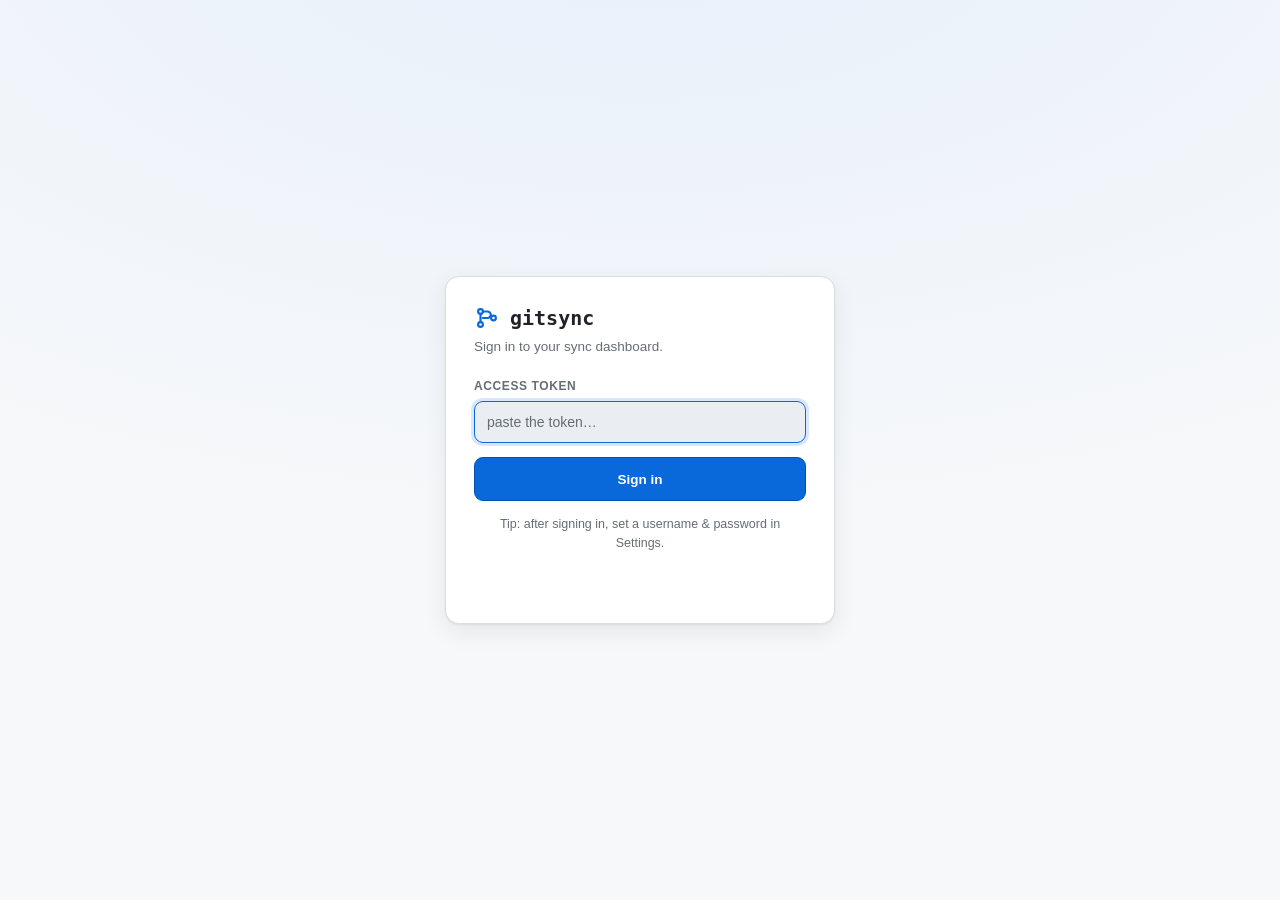
==== commit 89e44ce4: "fix: sessions, verified updates, collision-safe names, proxies, verify, metrics Round-3 audit fixes," ====
--- a/gitsync/webui/history.html
+++ b/gitsync/webui/history.html
@@ -1,10 +1,11 @@
 <!doctype html>
-<html lang="en" style="color-scheme: dark">
+<html lang="en">
 <head>
   <meta charset="utf-8">
   <meta name="viewport" content="width=device-width, initial-scale=1">
-  <meta name="color-scheme" content="dark">
+  <meta name="color-scheme" content="dark light">
   <meta name="theme-color" content="#0d1117">
+  <script src="theme.js"></script>
   <title>gitsync · History</title>
   <link rel="stylesheet" href="style.css">
   <link rel="icon" href="data:image/svg+xml,%3Csvg xmlns='http://www.w3.org/2000/svg' viewBox='0 0 24 24' fill='none' stroke='%236ea8fe' stroke-width='2' stroke-linecap='round'%3E%3Ccircle cx='6' cy='6' r='2.2'/%3E%3Ccircle cx='6' cy='18' r='2.2'/%3E%3Ccircle cx='18' cy='12' r='2.2'/%3E%3Cpath d='M6 8.2v7.6M8.2 6h4.3a3 3 0 0 1 3 3v0a3 3 0 0 1-3 3H8.2'/%3E%3C/svg%3E">
--- a/gitsync/webui/style.css
+++ b/gitsync/webui/style.css
@@ -1,7 +1,13 @@
-/* gitsync web UI — polished dark theme.
+/* gitsync web UI — dark by default, light on request.
    Keeps the design reference's variable + class names (so page renderers
    keep working) and elevates everything: a real app shell (icon sidebar +
-   sticky top bar), refined cards/tables/forms, skeleton loaders, toasts. */
+   sticky top bar), refined cards/tables/forms, skeleton loaders, toasts.
+
+   Theming: every colour is a custom property on :root. The default block is
+   the dark palette; a light palette replaces the same names. `data-theme` on
+   <html> (set by theme.js before first paint) is "light"/"dark", or absent
+   for "auto", in which case prefers-color-scheme decides. Pages no longer
+   hardcode `color-scheme: dark`, so form controls and scrollbars follow. */
 :root{
   color-scheme:dark;
   --bg:#0d1117; --side:#010409; --panel:#161b22; --panel2:#1b2230; --hover:#1f2632;
@@ -9,6 +15,8 @@
   --text:#e6edf3; --muted:#8b949e; --nav:#c9d1d9;
   --accent:#6ea8fe; --accent-strong:#388bfd; --accent-ink:#040c18;
   --ok:#3fb950; --bad:#f85149; --warn:#d29922;
+  --top-bg:rgba(13,17,23,.82);
+  --overlay:rgba(1,4,9,.75);
   --sans:-apple-system,BlinkMacSystemFont,"Segoe UI",Helvetica,Arial,sans-serif;
   --mono:ui-monospace,SFMono-Regular,"SF Mono",Menlo,Consolas,monospace;
   --shadow:0 1px 2px rgba(0,0,0,.4),0 8px 24px rgba(0,0,0,.25);
@@ -17,6 +25,32 @@
   --radius:12px;
   --radius-modal:14px;
   --radius-pill:99px;
+}
+/* auto (no data-theme) + a light OS */
+@media (prefers-color-scheme: light){
+  :root:not([data-theme="dark"]){
+    color-scheme:light;
+    --bg:#f6f8fa; --side:#eaeef2; --panel:#ffffff; --panel2:#f6f8fa; --hover:#eef1f4;
+    --line:#d8dee4; --line2:#c4ccd4;
+    --text:#1f2328; --muted:#656d76; --nav:#32383f;
+    --accent:#0969da; --accent-strong:#0550ae; --accent-ink:#ffffff;
+    --ok:#1a7f37; --bad:#cf222e; --warn:#9a6700;
+    --top-bg:rgba(246,248,250,.86);
+    --overlay:rgba(31,35,40,.45);
+    --shadow:0 1px 2px rgba(31,35,40,.07),0 8px 24px rgba(31,35,40,.08);
+  }
+}
+/* explicit choice wins over the OS */
+:root[data-theme="light"]{
+  color-scheme:light;
+  --bg:#f6f8fa; --side:#eaeef2; --panel:#ffffff; --panel2:#f6f8fa; --hover:#eef1f4;
+  --line:#d8dee4; --line2:#c4ccd4;
+  --text:#1f2328; --muted:#656d76; --nav:#32383f;
+  --accent:#0969da; --accent-strong:#0550ae; --accent-ink:#ffffff;
+  --ok:#1a7f37; --bad:#cf222e; --warn:#9a6700;
+  --top-bg:rgba(246,248,250,.86);
+  --overlay:rgba(31,35,40,.45);
+  --shadow:0 1px 2px rgba(31,35,40,.07),0 8px 24px rgba(31,35,40,.08);
 }
 *{box-sizing:border-box}
 ::selection{background:rgba(110,168,254,.25);color:var(--text)}
@@ -47,7 +81,7 @@
 .side .foot .meta{font:500 11px var(--mono);color:var(--muted);padding:4px 10px 8px}
 
 /* top bar */
-.top{position:sticky;top:0;z-index:30;display:flex;align-items:center;gap:12px;padding:10px 22px;background:rgba(13,17,23,.82);backdrop-filter:blur(10px);border-bottom:1px solid var(--line)}
+.top{position:sticky;top:0;z-index:30;display:flex;align-items:center;gap:12px;padding:10px 22px;background:var(--top-bg);backdrop-filter:blur(10px);border-bottom:1px solid var(--line)}
 .top .brand{font:600 15px var(--mono);display:flex;align-items:center;gap:8px;color:var(--text)}
 .top .brand svg{width:20px;height:20px;color:var(--accent)}
 .top .spacer{flex:1}
@@ -56,6 +90,8 @@
 .status.live .pip{background:var(--accent);box-shadow:0 0 0 0 rgba(110,168,254,.6);animation:pulse 1.4s infinite}
 .status.live{color:var(--text)}
 .status.ok .pip{background:var(--ok)}
+.status.warn .pip{background:var(--warn)}
+.status.warn{color:var(--warn);border-color:rgba(210,153,34,.45)}
 @keyframes pulse{70%{box-shadow:0 0 0 7px rgba(110,168,254,0)}100%{box-shadow:0 0 0 0 rgba(110,168,254,0)}}
 .topbar-progress{position:absolute;left:0;bottom:-1px;height:2px;width:0;background:linear-gradient(90deg,var(--accent),var(--accent-strong));transition:width .25s ease;z-index:31}
 
@@ -93,16 +129,19 @@
    direct <p class="label"> child of a card) */
 .card.collapsed>:not(.label){display:none}
 .card.collapsed{padding-bottom:8px}
-.min{background:transparent;border:0;color:var(--muted);cursor:pointer;padding:1px 3px;line-height:0;border-radius:var(--radius-sm);margin-left:auto}
+.min{background:transparent;border:0;color:var(--muted);cursor:pointer;padding:1px 3px;line-height:0;border-radius:var(--radius-sm);margin-left:auto;display:inline-flex;align-items:center;justify-content:center;min-width:32px;min-height:32px}
 .min:hover{color:var(--text)}
 .min svg{width:14px;height:14px}
-.linkbtn{background:none;border:0;padding:0;font:inherit;color:inherit;cursor:pointer;text-align:left}
+.linkbtn{background:none;border:0;padding:6px 4px;margin:-6px -4px;font:inherit;color:inherit;cursor:pointer;text-align:left;min-height:32px;display:inline-flex;align-items:center}
 .linkbtn:hover{color:var(--accent)}
 /* quick-reference rows: command and description align, wrap cleanly on phones */
 .qr{display:flex;flex-wrap:wrap;gap:2px 14px;align-items:baseline}
 .qr .c{font-weight:600;color:var(--text);white-space:nowrap}
 .qr .d{color:var(--muted)}
 .repo-list{margin:6px 0 0;padding:2px 0 2px 22px;display:flex;flex-direction:column;gap:1px;font-family:var(--mono);font-size:12px;color:var(--nav);max-height:260px;overflow:auto}
+/* [hidden] must win over .repo-list's display:flex, or the list never
+   collapses again after it is expanded */
+.repo-list[hidden]{display:none}
 .repo-list .r{display:flex;justify-content:space-between;gap:10px}
 .card .log{max-height:340px;overflow-y:auto}
 .label{font-size:12px;color:var(--muted);text-transform:uppercase;letter-spacing:.05em;margin:0 0 10px;font-weight:600;display:flex;align-items:center;gap:8px;flex-wrap:wrap}
@@ -227,7 +266,7 @@
 
 /* checkboxes */
 input[type="checkbox"]{accent-color:var(--accent);width:16px;height:16px;cursor:pointer;vertical-align:middle}
-.check{display:inline-flex;align-items:center;gap:8px;cursor:pointer;font-size:13.5px;color:var(--text);user-select:none}
+.check{display:inline-flex;align-items:center;gap:8px;cursor:pointer;font-size:13.5px;color:var(--text);user-select:none;min-height:32px}
 .check.danger-check input[type="checkbox"]{accent-color:var(--bad)}
 
 /* routes spacing and badges */
@@ -242,7 +281,7 @@
 #main:focus-visible{outline:2px solid var(--accent);outline-offset:2px}
 
 /* modal */
-.modal-backdrop{position:fixed;inset:0;background:rgba(1,4,9,.75);backdrop-filter:blur(6px);display:flex;align-items:center;justify-content:center;padding:18px;z-index:150;animation:fadein .15s ease}
+.modal-backdrop{position:fixed;inset:0;background:var(--overlay);backdrop-filter:blur(6px);display:flex;align-items:center;justify-content:center;padding:18px;z-index:150;animation:fadein .15s ease}
 .modal{background:var(--panel);border:1px solid var(--line2);border-radius:var(--radius-modal);box-shadow:var(--shadow),0 20px 48px rgba(0,0,0,.5);width:100%;max-width:440px;max-height:calc(100vh - 36px);display:flex;flex-direction:column;overflow:hidden;animation:popin .18s cubic-bezier(.16,1,.3,1)}
 .modal-head{display:flex;align-items:center;justify-content:space-between;gap:12px;padding:16px 20px;border-bottom:1px solid var(--line);flex:none}
 .modal-title{font-size:15.5px;font-weight:650;margin:0;color:var(--text);text-wrap:balance}
@@ -253,10 +292,38 @@
 
 /* respect reduced-motion: stop the infinite pip/shimmer animations */
 @media (prefers-reduced-motion: reduce){
-  .status.live .pip{animation:none}
+  .status.live .pip{animation:none;box-shadow:none}
   .skel{animation:none}
   .toast{animation:none}
   .spinner{animation:none}
   .modal-backdrop,.modal{animation:none;transition:none}
-  .btn,.progress>span{transition:none}
-}
+  .btn,.progress>span,.topbar-progress,tr,input,select,textarea{
+    transition:none}
+  *{scroll-behavior:auto}
+}
+
+/* full-width notice strip: an actionable warning above the page content.
+   The stale-sync banner uses it, but it is intentionally generic. */
+.banner{display:flex;align-items:flex-start;gap:11px;padding:12px 15px;margin:0 0 16px;border-radius:var(--radius-md);border:1px solid var(--line2);background:var(--panel2);color:var(--text);font-size:13.5px;line-height:1.5}
+.banner.warn{border-color:rgba(154,103,0,.45);background:rgba(210,153,34,.10)}
+:root[data-theme="light"] .banner.warn{background:rgba(154,103,0,.08)}
+.banner.bad{border-color:rgba(207,34,46,.45);background:rgba(248,81,73,.10)}
+.banner.ok{border-color:rgba(26,127,55,.45);background:rgba(63,185,80,.10)}
+.banner .banner-icon{flex:none;font-weight:700;line-height:1.4}
+.banner.warn .banner-icon{color:var(--warn)}
+.banner.bad .banner-icon{color:var(--bad)}
+.banner.ok .banner-icon{color:var(--ok)}
+.banner .banner-body{flex:1;min-width:0}
+.banner .banner-body strong{font-weight:650}
+.banner .banner-actions{display:flex;gap:8px;flex-wrap:wrap;margin-top:8px}
+.banner .banner-actions .btn{min-height:34px;padding:0 12px;font-size:12.5px}
+@media (max-width:640px){.banner{flex-wrap:wrap}}
+
+/* keyboard shortcut sheet (?) */
+kbd{display:inline-block;min-width:22px;padding:1px 6px;border:1px solid var(--line2);
+  border-bottom-width:2px;border-radius:5px;background:var(--panel2);
+  font:600 11.5px var(--mono,monospace);color:var(--text);text-align:center}
+.shortcuts{display:grid;gap:9px}
+.shortcuts>div{display:flex;align-items:baseline;gap:14px}
+.shortcuts>div>span:first-child{flex:none;min-width:70px}
+.shortcuts>div>span:last-child{color:var(--muted);font-size:12.5px}
